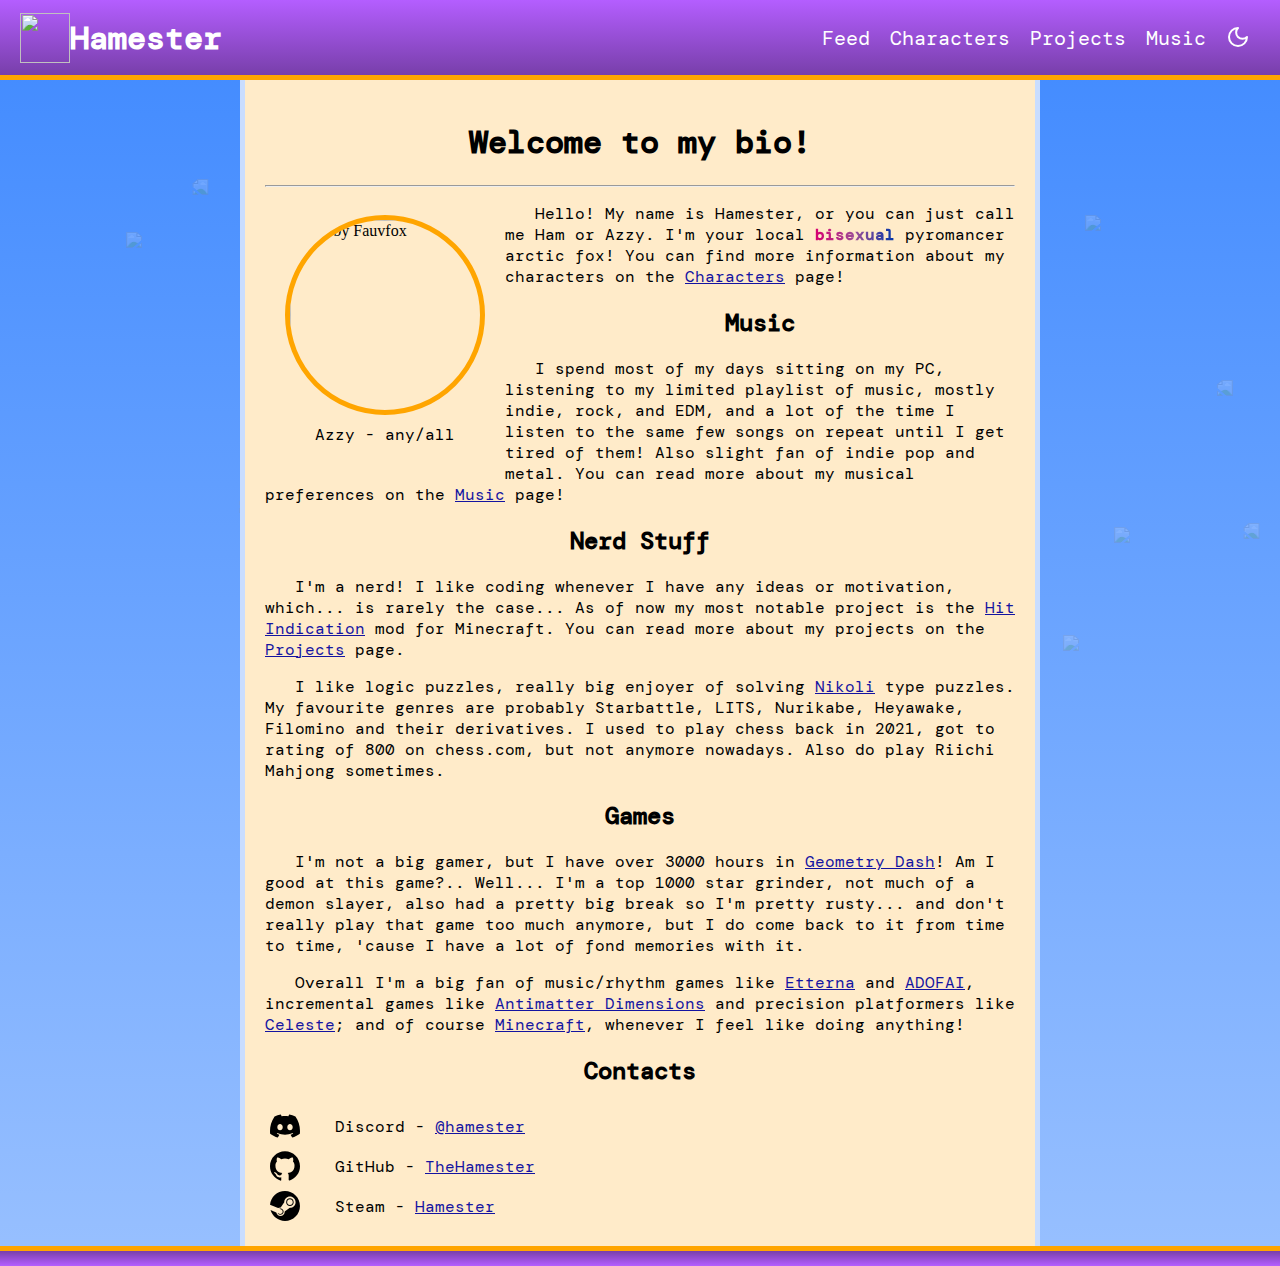
==== index.html @ a655ad09 "recent obsessions thumbnails + fixed bug" ====
<!DOCTYPE html>
<html lang="en">
<head>
    <meta charset="UTF-8">
    <meta name="viewport" content="width=device-width, initial-scale=1.0, user-scalable=yes">
    <link rel="icon" type="image/x-icon" href="img/favicon.png">
    <title>Hamester Bio</title>

    <!-- Fonts -->
    <link rel="preconnect" href="https://fonts.googleapis.com">
    <link rel="preconnect" href="https://fonts.gstatic.com" crossorigin>
    <link href="https://fonts.googleapis.com/css2?family=DM+Mono:ital,wght@0,300;0,400;0,500;1,300;1,400;1,500&family=Roboto+Mono:ital,wght@0,100..700;1,100..700&display=swap" rel="stylesheet">

    <!-- Styles -->
    <link rel="stylesheet" href="css/main-styles.css">
    <link rel="stylesheet" href="css/main-styles-dark.css">
    <link rel="stylesheet" href="css/characters-styles.css">
    <link rel="stylesheet" href="css/projects-styles.css">
    <link rel="stylesheet" href="css/music-styles.css">
    <link rel="stylesheet" href="css/feed-styles.css">

    <!-- Views -->
    <script type="text/javascript" src="js/views/404.js"></script>
    <script type="text/javascript" src="js/views/bio.js"></script>
    <script type="text/javascript" src="js/views/characters.js"></script>
    <script type="text/javascript" src="js/views/projects.js"></script>
    <script type="text/javascript" src="js/views/music.js"></script>
    <script type="text/javascript" src="js/views/feed.js"></script>

    <!-- Controllers and Utils -->
    <script type="text/javascript" src="js/http-helper.js"></script>
    <script type="text/javascript" src="js/controllers/projects.js"></script>
    <script type="text/javascript" src="js/controllers/music.js"></script>
    <script type="text/javascript" src="js/controllers/feed.js"></script>

    <!-- Common Scripts -->
    <script type="text/javascript" src="js/main.js"></script>
    <script type="text/javascript" src="js/sparkles.js"></script>
</head>
<body>
    <div id="page-wrapper">
        <div id="header">
            <h1><a href="/#/"><img src="img/icon.png" width="50" height="50">Hamester</a></h1>
            <ul class="nav-links">
                <li><a class="data-link" href="/#/feed">Feed</a></li>
                <li><a class="data-link" href="/#/characters">Characters</a></li>
                <li><a class="data-link" href="/#/projects">Projects</a></li>
                <li><a class="data-link" href="/#/music">Music</a></li>
                <li>
                    <a href="javascript:toggleDarkMode()">
                        <svg id="theme-icon-moon" xmlns="http://www.w3.org/2000/svg" width="24" height="24" viewBox="0 0 24 24" fill="none" stroke="currentColor" stroke-width="2" stroke-linecap="round" stroke-linejoin="round" class="lucide lucide-moon"><path d="M12 3a6 6 0 0 0 9 9 9 9 0 1 1-9-9Z"/></svg>
                        <svg id="theme-icon-sun" xmlns="http://www.w3.org/2000/svg" width="24" height="24" viewBox="0 0 24 24" fill="none" stroke="currentColor" stroke-width="2" stroke-linecap="round" stroke-linejoin="round" class="lucide lucide-sun"><circle cx="12" cy="12" r="4"/><path d="M12 2v2"/><path d="M12 20v2"/><path d="m4.93 4.93 1.41 1.41"/><path d="m17.66 17.66 1.41 1.41"/><path d="M2 12h2"/><path d="M20 12h2"/><path d="m6.34 17.66-1.41 1.41"/><path d="m19.07 4.93-1.41 1.41"/></svg>
                    </a>
                </li>
            </ul>
        </div>
        <script>initTheme();</script>

        <div id="content-wrapper">
            <div id="content">

            </div>
        </div>
        <div id="footer"></div>
    </div>

    <div id="notifications">
    </div>
</body>
</html>
---- css/main-styles.css ----
@import "vars.css";

* { 
    -moz-box-sizing: border-box; 
    -webkit-box-sizing: border-box; 
     box-sizing: border-box; 
}

html {
    background-color: var(--header-color-from);
}

html, body {
    margin: 0;
    padding: 0;
}

#page-wrapper {
    display: flex;
    flex-direction: column;
    background: linear-gradient(to top, var(--bg-color-from), var(--bg-color-to));
    position: relative;
}

#header {
    height: var(--header-height);
    min-width: var(--page-width);
    background: linear-gradient(to bottom,  var(--header-color-from), var(--header-color-to));

    display: flex;
    align-items: center;
    justify-content: space-between;

    padding: var(--content-padding);
    border-width: 0 0 var(--border-width) 0;
    border-color: var(--accent-orange);
    border-style: solid;
    z-index: 1;
}

#header a {
    display: flex;
    align-items: center;

    text-decoration: none;
    color: white;
    font-family: var(--main-font);
}

#header h1 {
    color: white;
}

#header .nav-links {
    display: flex;
    list-style: none;
}

#header .nav-links li {
	padding: 10px;
}

#header .nav-links li a {
    text-decoration: none;
    color: white;
    font-size: 20px;
}

#header .nav-links li a:hover {
    text-decoration: underline; 
}


#header .nav-links li a svg {
    display: none;
}

#header .nav-links li a svg.theme-icon-visible {
    display: block;
}

#footer {
    height: var(--footer-height);
    background: linear-gradient(to top, var(--header-color-from), var(--header-color-to));
    border-width: var(--border-width) 0 0 0;
    border-color: var(--accent-orange);
    border-style: solid;
    min-width: var(--page-width);
    z-index: 1;
}

#content {
    min-height: var(--page-height);
}

#content a {
    color: #1414a1;
}

#content-wrapper {
    flex: 1;
    width: var(--page-width);
    margin: 0 auto;
    background-color: var(--page-color);
    padding: var(--content-padding);

    border-width: 0 var(--border-width);
    border-color: var(--page-border-color);
    border-style: solid;
    z-index: 1;
}

h1,h2,h3 {
    font-family: var(--main-font);
    text-align: center;
    color: var(--text-color);
}

p {
    font-family: var(--main-font);
    text-indent: var(--paragraph-indent);
    color: var(--text-color);
}

.pfp-wrapper {
    float: left;
    margin: var(--content-margin);
}

.pfp {
    border-radius: 50%;
    border-width: var(--border-width);
    border-color: var(--accent-orange);
    border-style: solid;
}

.pronouns {
    font-family: var(--main-font);
    margin: 0 auto;
    text-align: center;
    color: var(--text-color);
}

.contacts {
    font-family: var(--main-font);
    list-style: none;
}

.links div {
    display: flex;
    align-items: center;
}

.links div svg {
    margin: 5px;
}

.links div p {
    margin: 0px;
    color: var(--text-color);
}

ul {
    font-family: var(--main-font);
    color: var(--text-color);
}

.notification {
    position: fixed;
    bottom: var(--notification-bottom-from);
    right: var(--notification-bottom-to);
    border-width: var(--notification-border-width);
    border-style: solid;
    border-color: var(--notification-border-color);
    border-radius: 5px;
    background: var(--notification-bg-color);
    padding: 5px;
    color: var(--notification-border-color);
    font-family: var(--main-font);

    animation-name: appear;
    animation-duration: var(--notification-anim-time);
    animation-timing-function: ease-out;
}

@keyframes appear {
    0% { bottom: var(--notification-bottom-from); opacity: 1; }
    66% { bottom: var(--notification-bottom-to); opacity: 1; }
    80% { bottom: var(--notification-bottom-to); opacity: 1; }
    100% { bottom: var(--notification-bottom-to); opacity: 0; }
}

.bisexual {
    background: linear-gradient(to right, var(--bisexual-1), var(--bisexual-2), var(--bisexual-3));
    -webkit-background-clip: text;
    background-clip: text;
    -webkit-text-fill-color: transparent;
    font-style: normal;
    font-weight: bold;
}

/* Loader copied from https://css-loaders.com/ */
.loader {
    margin: 20px auto;
    width: 35px;
    aspect-ratio: 1;
    --_g: no-repeat radial-gradient(farthest-side,var(--text-color) 94%,#0000);
    background:
      var(--_g) 0    0,
      var(--_g) 100% 0,
      var(--_g) 100% 100%,
      var(--_g) 0    100%;
    background-size: 40% 40%;
    animation: l38 .5s infinite; 
}

@keyframes l38 {
    100% {background-position: 100% 0,100% 100%,0 100%,0 0}
}

.dark * .loader {
    margin: 20px auto;
    width: 35px;
    aspect-ratio: 1;
    --_g: no-repeat radial-gradient(farthest-side,var(--text-color-dark) 94%,#0000);
    background:
      var(--_g) 0    0,
      var(--_g) 100% 0,
      var(--_g) 100% 100%,
      var(--_g) 0    100%;
    background-size: 40% 40%;
    animation: l38 .5s infinite; 
}

@keyframes l38 {
    100% {background-position: 100% 0,100% 100%,0 100%,0 0}
}

.sparkle {
    position: absolute;
    z-index: 0;
    animation: fade-in;
    animation-duration: 1s;
    opacity: 0.2;
}

.removing-sparkle {
    opacity: 0;
    animation: fade-out;
    animation-duration: 1s;
}

@keyframes fade-in {
    from { opacity: 0; }
    to { opacity: 0.2; }
}

@keyframes fade-out {
    from { opacity: 0.2; }
    to { opacity: 0; }
}
---- css/main-styles-dark.css ----
@import "vars.css";

html:has(.dark) {
    background-color: var(--header-color-from-dark);
}

.dark #footer {
    background: linear-gradient(to top, var(--header-color-from-dark), var(--header-color-to-dark));
}

.dark #page-wrapper {
    background: linear-gradient(to top, var(--bg-color-from-dark), var(--bg-color-to-dark));
}

.dark * #header {
    background: linear-gradient(to bottom,  var(--header-color-from-dark), var(--header-color-to-dark));
}

.dark * #content-wrapper {
    background-color: var(--page-color-dark);
    border-color: var(--page-border-color-dark);
}

.dark * h1, .dark * h2, .dark * h3 {
    color: var(--text-color-dark);
}

.dark >* #content a {
    color: var(--link-color-dark);
}

.dark * p {
    color: var(--text-color-dark);
}

.dark * .pronouns {
    color: var(--text-color-dark);
}

.dark * .links div p {
    color: var(--text-color-dark);
}

.dark * ul {
    color: var(--text-color-dark);
}

.dark * .bisexual {
    background: linear-gradient(to right, var(--bisexual-1-dark), var(--bisexual-2-dark), var(--bisexual-3-dark));
    -webkit-background-clip: text;
    background-clip: text;
    -webkit-text-fill-color: transparent;
    font-style: normal;
    font-weight: bold;
}

.dark * .links div svg {
    filter: invert(86%) sepia(22%) saturate(628%) hue-rotate(334deg) brightness(103%) contrast(105%);
}
---- css/characters-styles.css ----
@import "vars.css";

.character-img-left {
    float: left;
    margin-right: var(--content-margin);
    border-radius: 10%;
    border-width: 5px;
    border-color: var(--accent-orange);
    border-style: solid;
}

.character-img-right {
    float: right;
    margin-left: var(--content-margin);;
    border-radius: 10%;
    border-width: 5px;
    border-color: var(--accent-orange);
    border-style: solid;
}
---- css/projects-styles.css ----
@import "vars.css";

.project-img-left {
    float: left;
    margin-right: var(--content-margin);
    border-radius: 50%;
    border-width: var(--border-width);
    border-color: var(--accent-orange);
    border-style: solid;
}

.project-img-right {
    float: right;
    margin-left: var(--content-margin);
    border-radius: 50%;
    border-width: var(--border-width);
    border-color: var(--accent-orange);
    border-style: solid;
}

.project-links {
    display: flex;
    flex-direction: row;
    justify-content: center;
    gap: 50px;
}
---- css/music-styles.css ----
@import "vars.css";

#my-songs {
    width: 600px;
    margin: 0 auto;
}

.song {
    display: flex;
    flex-direction: row;
    align-items: center;
    justify-self: center;
    gap: var(--content-margin);
    margin: 5px;
}

.song p {
    min-width: 200px;
}

#recent-obsessions .song-block {
    margin: var(--content-margin) 0;
}

#recent-obsessions .song-block div {
    font-family: var(--main-font);
    color: var(--text-color);
    display: flex;
    flex-direction: row;
    align-items: center;
    margin: 5px 0;
    gap: 10px;
}

#recent-obsessions .song-block div img {
    border-style: solid;
    border-color: var(--accent-orange);
    border-radius: 3px;
    border-width: 1px;
}

#recent-obsessions .song-block div div {
    display: flex;
    flex-direction: column;
    justify-items: left;
    align-items: start;
    gap: 0;
}

#recent-obsessions .song-block div div i {
    text-indent: 10px;
}

#load-more-button {
    display: none;
    text-align: center;
    font-size: 16px;
    font-family: var(--main-font);
    color: var(--link-color);
}

.dark * #recent-obsessions div {
    color: var(--text-color-dark);
}

.dark * #load-more-button {
    color: var(--link-color-dark);
}
---- css/feed-styles.css ----
@import "vars.css";

.post-img {
    border-width: var(--border-width);
    border-color: var(--accent-orange);
    border-style: solid;
}

.float-left {
    margin-right: var(--content-margin);
    float: left;
}

.float-right {
    margin-left: var(--content-margin);
    float: right;
}

.circle {
    border-radius: 50%;
}

.square {
    border-radius: 20px;
}

#load-more-button {
    display: none;
    font-size: 16px;
    font-family: var(--main-font);
    color: var(--link-color);
}

.post-p-left {
    text-align: left;
    margin-left: 100px;
}

.post-p-right {
    text-align: right;
    margin-right: 100px;
}

.post-a-left {
    text-align: left;
    margin-left: 100px;
}

.post-a-right {
    text-align: right;
    margin-right: 100px;
}
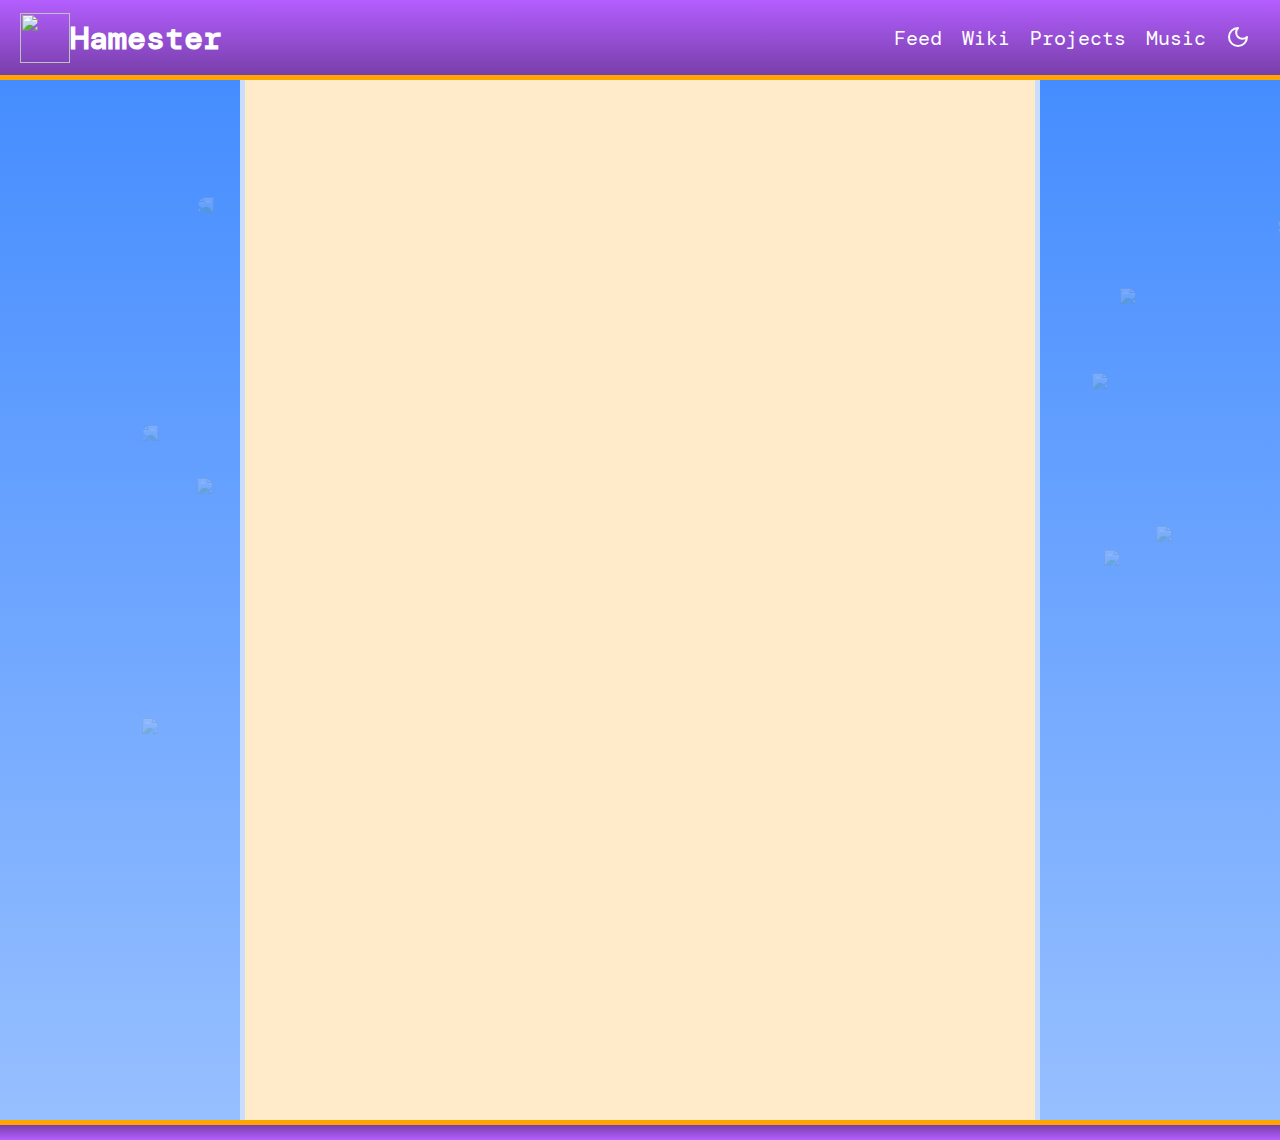
==== commit d9ec3376: "updated link to lore and character in the bio to wiki page" ====
--- a/index.html
+++ b/index.html
@@ -22,7 +22,7 @@
     <!-- Views -->
     <script type="text/javascript" src="js/views/404.js"></script>
     <script type="text/javascript" src="js/views/bio.js"></script>
-    <script type="text/javascript" src="js/views/characters.js"></script>
+    <script type="text/javascript" src="js/views/wiki.js"></script>
     <script type="text/javascript" src="js/views/projects.js"></script>
     <script type="text/javascript" src="js/views/music.js"></script>
     <script type="text/javascript" src="js/views/feed.js"></script>
@@ -32,6 +32,7 @@
     <script type="text/javascript" src="js/controllers/projects.js"></script>
     <script type="text/javascript" src="js/controllers/music.js"></script>
     <script type="text/javascript" src="js/controllers/feed.js"></script>
+    <script type="text/javascript" src="js/controllers/wiki.js"></script>
 
     <!-- Common Scripts -->
     <script type="text/javascript" src="js/main.js"></script>
@@ -43,7 +44,7 @@
             <h1><a href="/#/"><img src="img/icon.png" width="50" height="50">Hamester</a></h1>
             <ul class="nav-links">
                 <li><a class="data-link" href="/#/feed">Feed</a></li>
-                <li><a class="data-link" href="/#/characters">Characters</a></li>
+                <li><a class="data-link" href="/#/wiki">Wiki</a></li>
                 <li><a class="data-link" href="/#/projects">Projects</a></li>
                 <li><a class="data-link" href="/#/music">Music</a></li>
                 <li>
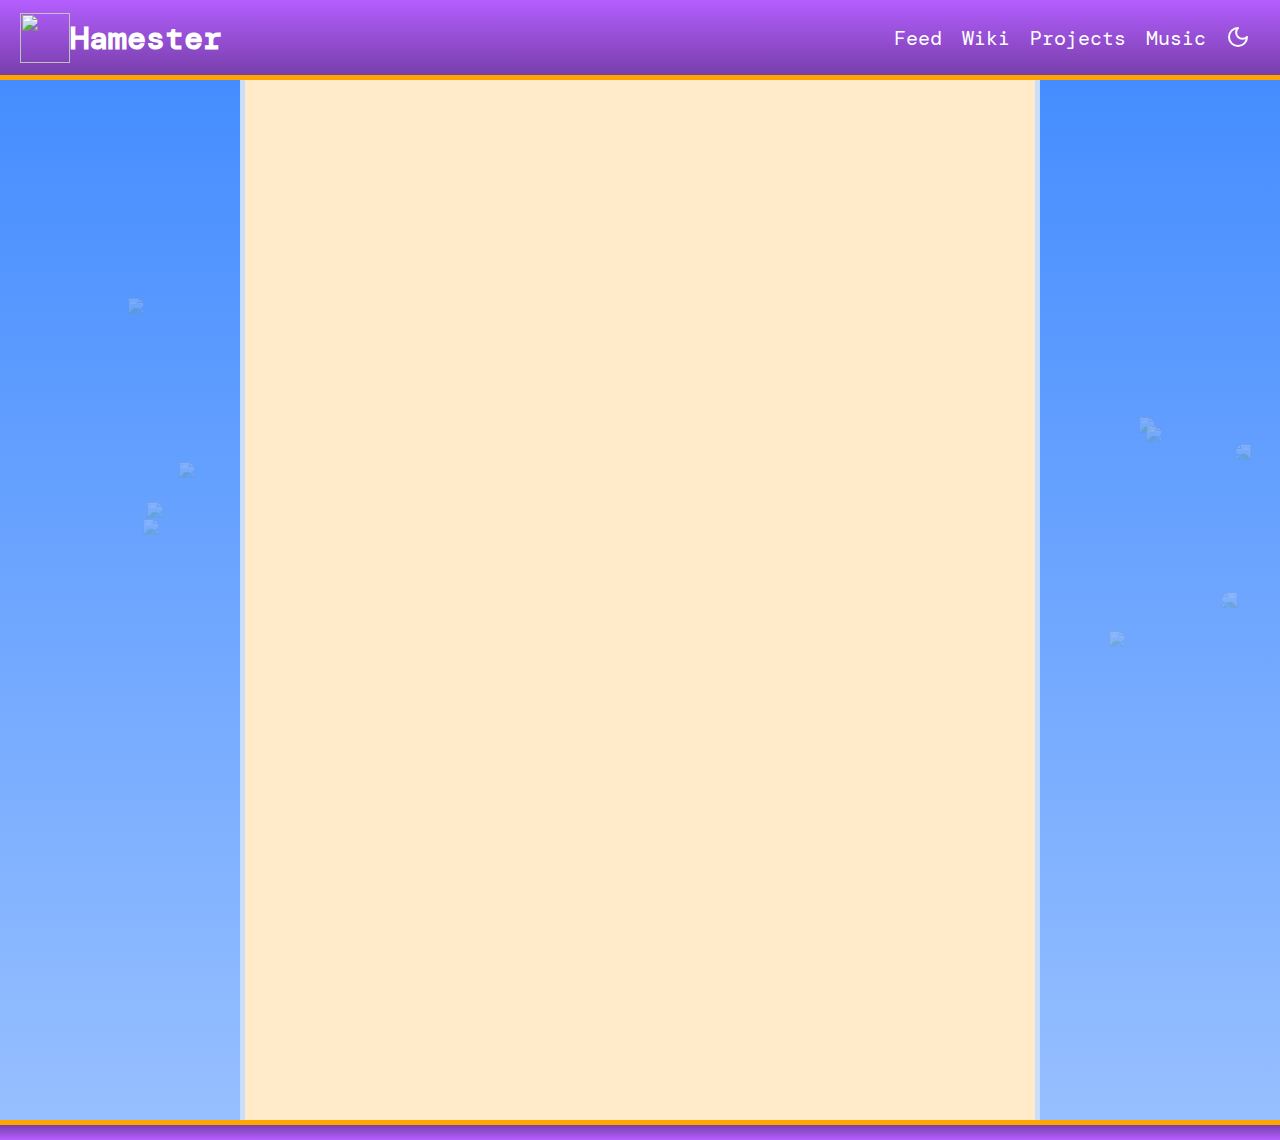
==== commit 0c12c835: "refactoring" ====
--- a/index.html
+++ b/index.html
@@ -13,11 +13,13 @@
 
     <!-- Styles -->
     <link rel="stylesheet" href="css/main-styles.css">
+    <link rel="stylesheet" href="css/sparkles-styles.css">
     <link rel="stylesheet" href="css/main-styles-dark.css">
     <link rel="stylesheet" href="css/characters-styles.css">
     <link rel="stylesheet" href="css/projects-styles.css">
     <link rel="stylesheet" href="css/music-styles.css">
     <link rel="stylesheet" href="css/feed-styles.css">
+    <link rel="stylesheet" href="css/wiki-styles.css">
 
     <!-- Views -->
     <script type="text/javascript" src="js/views/404.js"></script>
--- a/css/main-styles.css
+++ b/css/main-styles.css
@@ -3,16 +3,31 @@
 * { 
     -moz-box-sizing: border-box; 
     -webkit-box-sizing: border-box; 
-     box-sizing: border-box; 
+    box-sizing: border-box; 
 }
 
 html {
     background-color: var(--header-color-from);
+    font-family: var(--main-font);
 }
 
 html, body {
     margin: 0;
     padding: 0;
+}
+
+h1, h2, h3 {
+    text-align: center;
+    color: var(--text-color);
+}
+
+p {
+    text-indent: var(--paragraph-indent);
+    color: var(--text-color);
+}
+
+ul {
+    color: var(--text-color);
 }
 
 #page-wrapper {
@@ -44,7 +59,6 @@
 
     text-decoration: none;
     color: white;
-    font-family: var(--main-font);
 }
 
 #header h1 {
@@ -69,7 +83,6 @@
 #header .nav-links li a:hover {
     text-decoration: underline; 
 }
-
 
 #header .nav-links li a svg {
     display: none;
@@ -87,14 +100,6 @@
     border-style: solid;
     min-width: var(--page-width);
     z-index: 1;
-}
-
-#content {
-    min-height: var(--page-height);
-}
-
-#content a {
-    color: #1414a1;
 }
 
 #content-wrapper {
@@ -110,16 +115,19 @@
     z-index: 1;
 }
 
-h1,h2,h3 {
-    font-family: var(--main-font);
-    text-align: center;
-    color: var(--text-color);
-}
-
-p {
-    font-family: var(--main-font);
-    text-indent: var(--paragraph-indent);
-    color: var(--text-color);
+#content {
+    min-height: var(--page-height);
+}
+
+#content * a {
+    color: var(--link-color);
+}
+
+#content * img {
+    border-width: var(--border-width);
+    border-color: var(--accent-orange);
+    border-style: solid;
+    margin-bottom: 5px;
 }
 
 .pfp-wrapper {
@@ -127,22 +135,13 @@
     margin: var(--content-margin);
 }
 
-.pfp {
-    border-radius: 50%;
-    border-width: var(--border-width);
-    border-color: var(--accent-orange);
-    border-style: solid;
-}
-
 .pronouns {
-    font-family: var(--main-font);
     margin: 0 auto;
     text-align: center;
     color: var(--text-color);
 }
 
 .contacts {
-    font-family: var(--main-font);
     list-style: none;
 }
 
@@ -160,9 +159,22 @@
     color: var(--text-color);
 }
 
-ul {
-    font-family: var(--main-font);
-    color: var(--text-color);
+.float-left {
+    margin-right: var(--content-margin);
+    float: left;
+}
+
+.float-right {
+    margin-left: var(--content-margin);
+    float: right;
+}
+
+.circle {
+    border-radius: 50%;
+}
+
+.square {
+    border-radius: 20px;
 }
 
 .notification {
@@ -176,7 +188,6 @@
     background: var(--notification-bg-color);
     padding: 5px;
     color: var(--notification-border-color);
-    font-family: var(--main-font);
 
     animation-name: appear;
     animation-duration: var(--notification-anim-time);
@@ -216,46 +227,4 @@
 
 @keyframes l38 {
     100% {background-position: 100% 0,100% 100%,0 100%,0 0}
-}
-
-.dark * .loader {
-    margin: 20px auto;
-    width: 35px;
-    aspect-ratio: 1;
-    --_g: no-repeat radial-gradient(farthest-side,var(--text-color-dark) 94%,#0000);
-    background:
-      var(--_g) 0    0,
-      var(--_g) 100% 0,
-      var(--_g) 100% 100%,
-      var(--_g) 0    100%;
-    background-size: 40% 40%;
-    animation: l38 .5s infinite; 
-}
-
-@keyframes l38 {
-    100% {background-position: 100% 0,100% 100%,0 100%,0 0}
-}
-
-.sparkle {
-    position: absolute;
-    z-index: 0;
-    animation: fade-in;
-    animation-duration: 1s;
-    opacity: 0.2;
-}
-
-.removing-sparkle {
-    opacity: 0;
-    animation: fade-out;
-    animation-duration: 1s;
-}
-
-@keyframes fade-in {
-    from { opacity: 0; }
-    to { opacity: 0.2; }
-}
-
-@keyframes fade-out {
-    from { opacity: 0.2; }
-    to { opacity: 0; }
 }--- a/css/sparkles-styles.css
+++ b/css/sparkles-styles.css
@@ -0,0 +1,25 @@
+@import "vars.css";
+
+.sparkle {
+    position: absolute;
+    z-index: 0;
+    animation: fade-in;
+    animation-duration: 1s;
+    opacity: 0.2;
+}
+
+.removing-sparkle {
+    opacity: 0;
+    animation: fade-out;
+    animation-duration: 1s;
+}
+
+@keyframes fade-in {
+    from { opacity: 0; }
+    to { opacity: 0.2; }
+}
+
+@keyframes fade-out {
+    from { opacity: 0.2; }
+    to { opacity: 0; }
+}--- a/css/main-styles-dark.css
+++ b/css/main-styles-dark.css
@@ -2,6 +2,10 @@
 
 html:has(.dark) {
     background-color: var(--header-color-from-dark);
+}
+
+.dark * hr {
+    border-color: var(--text-color-dark);
 }
 
 .dark #footer {
@@ -58,3 +62,22 @@
     filter: invert(86%) sepia(22%) saturate(628%) hue-rotate(334deg) brightness(103%) contrast(105%);
 }
 
+/* Loader copied from https://css-loaders.com/ */
+.dark * .loader {
+    margin: 20px auto;
+    width: 35px;
+    aspect-ratio: 1;
+    --_g: no-repeat radial-gradient(farthest-side,var(--text-color-dark) 94%,#0000);
+    background:
+      var(--_g) 0    0,
+      var(--_g) 100% 0,
+      var(--_g) 100% 100%,
+      var(--_g) 0    100%;
+    background-size: 40% 40%;
+    animation: l38 .5s infinite; 
+}
+
+@keyframes l38 {
+    100% {background-position: 100% 0,100% 100%,0 100%,0 0}
+}
+
--- a/css/projects-styles.css
+++ b/css/projects-styles.css
@@ -1,22 +1,4 @@
 @import "vars.css";
-
-.project-img-left {
-    float: left;
-    margin-right: var(--content-margin);
-    border-radius: 50%;
-    border-width: var(--border-width);
-    border-color: var(--accent-orange);
-    border-style: solid;
-}
-
-.project-img-right {
-    float: right;
-    margin-left: var(--content-margin);
-    border-radius: 50%;
-    border-width: var(--border-width);
-    border-color: var(--accent-orange);
-    border-style: solid;
-}
 
 .project-links {
     display: flex;
--- a/css/music-styles.css
+++ b/css/music-styles.css
@@ -23,7 +23,6 @@
 }
 
 #recent-obsessions .song-block div {
-    font-family: var(--main-font);
     color: var(--text-color);
     display: flex;
     flex-direction: row;
@@ -55,7 +54,6 @@
     display: none;
     text-align: center;
     font-size: 16px;
-    font-family: var(--main-font);
     color: var(--link-color);
 }
 
--- a/css/feed-styles.css
+++ b/css/feed-styles.css
@@ -1,33 +1,23 @@
 @import "vars.css";
 
-.post-img {
-    border-width: var(--border-width);
-    border-color: var(--accent-orange);
-    border-style: solid;
+#posts > hr {
+    opacity: 25%;
+    width: 80%;
 }
 
-.float-left {
-    margin-right: var(--content-margin);
-    float: left;
-}
-
-.float-right {
-    margin-left: var(--content-margin);
-    float: right;
-}
-
-.circle {
-    border-radius: 50%;
-}
-
-.square {
-    border-radius: 20px;
+.center-link {
+    display: block;
+    text-align: center;
 }
 
 #load-more-button {
     display: none;
     font-size: 16px;
-    font-family: var(--main-font);
+    color: var(--link-color);
+}
+
+.read-more-button {
+    font-size: 16px;
     color: var(--link-color);
 }
 
--- a/css/wiki-styles.css
+++ b/css/wiki-styles.css
@@ -0,0 +1,28 @@
+@import "vars.css";
+
+#wiki-see-also div {
+    display:flex;
+    flex-flow: row wrap;
+    justify-content:center;
+    align-content:center;
+    align-items:center;
+    column-gap: 20px;
+    row-gap: 20px;
+}
+
+#wiki-see-also div a {
+    text-align: center;
+    min-width: 200px;
+
+    align-self: center;
+    border-color: var(--text-color);
+    border-radius: 5px;
+    border-style: solid;
+    border-width: 1px;
+}
+
+.dark * #wiki-see-also div a {
+    border-color: var(--text-color-dark);  
+}
+
+
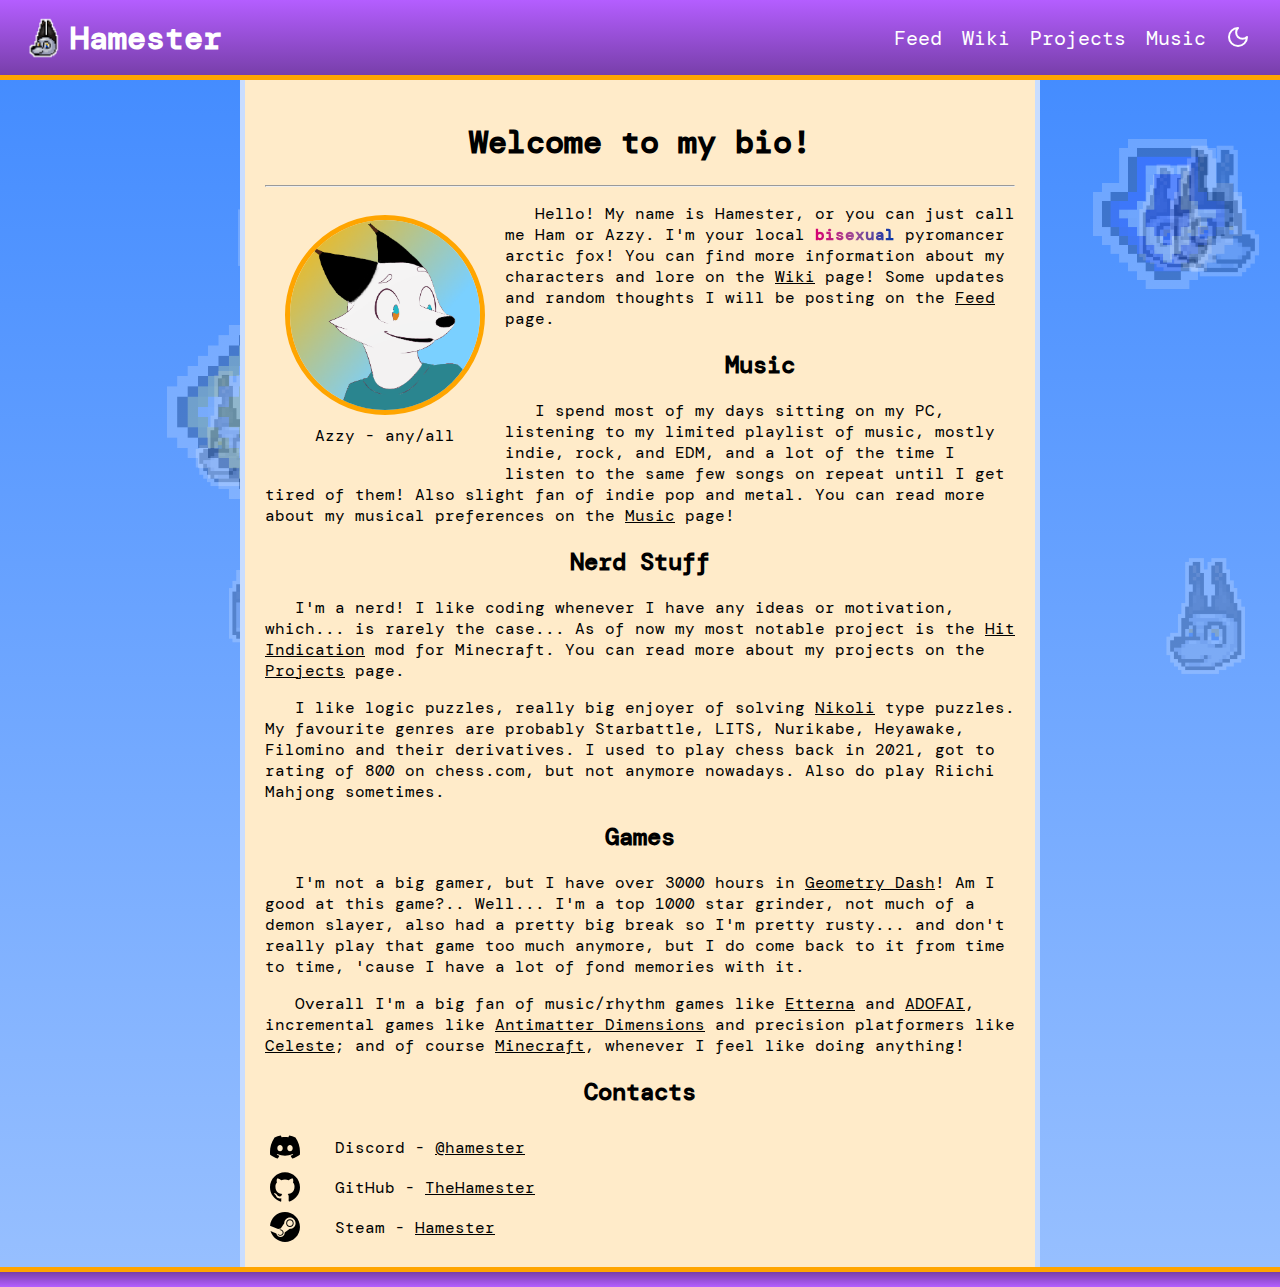
==== commit 7df487cb: "moved shit around" ====
--- a/index.html
+++ b/index.html
@@ -3,7 +3,7 @@
 <head>
     <meta charset="UTF-8">
     <meta name="viewport" content="width=device-width, initial-scale=1.0, user-scalable=yes">
-    <link rel="icon" type="image/x-icon" href="img/favicon.png">
+    <link rel="icon" type="image/x-icon" href="content/img/favicon.png">
     <title>Hamester Bio</title>
 
     <!-- Fonts -->
@@ -15,19 +15,18 @@
     <link rel="stylesheet" href="css/main-styles.css">
     <link rel="stylesheet" href="css/sparkles-styles.css">
     <link rel="stylesheet" href="css/main-styles-dark.css">
-    <link rel="stylesheet" href="css/characters-styles.css">
     <link rel="stylesheet" href="css/projects-styles.css">
     <link rel="stylesheet" href="css/music-styles.css">
     <link rel="stylesheet" href="css/feed-styles.css">
     <link rel="stylesheet" href="css/wiki-styles.css">
 
     <!-- Views -->
-    <script type="text/javascript" src="js/views/404.js"></script>
-    <script type="text/javascript" src="js/views/bio.js"></script>
-    <script type="text/javascript" src="js/views/wiki.js"></script>
-    <script type="text/javascript" src="js/views/projects.js"></script>
-    <script type="text/javascript" src="js/views/music.js"></script>
-    <script type="text/javascript" src="js/views/feed.js"></script>
+    <script type="text/javascript" src="views/404.js"></script>
+    <script type="text/javascript" src="views/bio.js"></script>
+    <script type="text/javascript" src="views/wiki.js"></script>
+    <script type="text/javascript" src="views/projects.js"></script>
+    <script type="text/javascript" src="views/music.js"></script>
+    <script type="text/javascript" src="views/feed.js"></script>
 
     <!-- Controllers and Utils -->
     <script type="text/javascript" src="js/http-helper.js"></script>
@@ -43,7 +42,7 @@
 <body>
     <div id="page-wrapper">
         <div id="header">
-            <h1><a href="/#/"><img src="img/icon.png" width="50" height="50">Hamester</a></h1>
+            <h1><a href="/#/"><img src="content/img/icon.png" width="50" height="50">Hamester</a></h1>
             <ul class="nav-links">
                 <li><a class="data-link" href="/#/feed">Feed</a></li>
                 <li><a class="data-link" href="/#/wiki">Wiki</a></li>
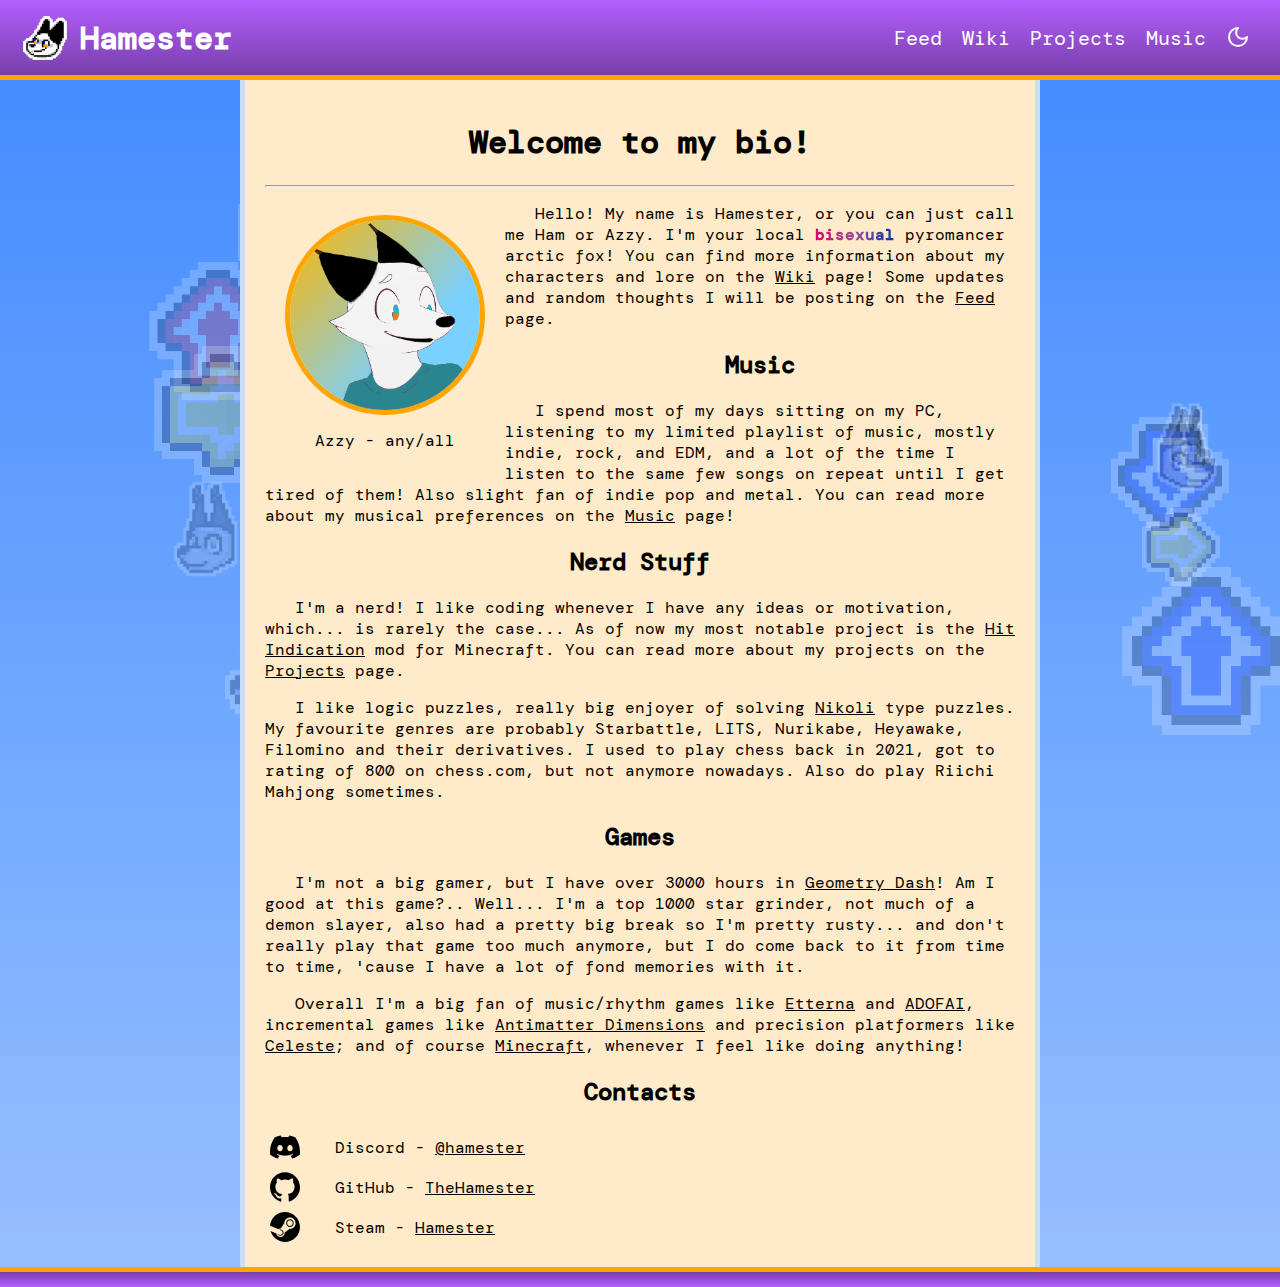
==== commit 5a4b409b: "image viewving" ====
--- a/index.html
+++ b/index.html
@@ -29,11 +29,13 @@
     <script type="text/javascript" src="views/feed.js"></script>
 
     <!-- Controllers and Utils -->
+    <script type="text/javascript" src="ENV.js"></script>
     <script type="text/javascript" src="js/http-helper.js"></script>
     <script type="text/javascript" src="js/controllers/projects.js"></script>
     <script type="text/javascript" src="js/controllers/music.js"></script>
     <script type="text/javascript" src="js/controllers/feed.js"></script>
     <script type="text/javascript" src="js/controllers/wiki.js"></script>
+    <script type="text/javascript" src="js/controllers/wiki-pages.js"></script>
 
     <!-- Common Scripts -->
     <script type="text/javascript" src="js/main.js"></script>
@@ -60,10 +62,15 @@
 
         <div id="content-wrapper">
             <div id="content">
-
+                <!-- Container for pages -->
             </div>
         </div>
         <div id="footer"></div>
+    </div>
+
+    <div id="image-view">
+        <a href="javascript:closeImageView()"><div id="close-image"><svg xmlns="http://www.w3.org/2000/svg" width="24" height="24" viewBox="0 0 24 24" fill="none" stroke="currentColor" stroke-width="2" stroke-linecap="round" stroke-linejoin="round" class="lucide lucide-x"><path d="M18 6 6 18"/><path d="m6 6 12 12"/></svg></div></a>
+        <img draggable="false" id="image-view-image">
     </div>
 
     <div id="notifications">
--- a/css/main-styles.css
+++ b/css/main-styles.css
@@ -31,10 +31,60 @@
 }
 
 #page-wrapper {
+    position: relative;
     display: flex;
     flex-direction: column;
     background: linear-gradient(to top, var(--bg-color-from), var(--bg-color-to));
-    position: relative;
+}
+
+#image-view {
+    -moz-user-select: none;
+    -webkit-user-select: none;
+    user-select: none;
+
+    display: none;
+    position: fixed;
+    top: 0;
+    left: 0;
+    width: 100%;
+    height: 100%;
+    background-color: rgba(0, 0, 0, 0.75);
+    z-index: 2;
+}
+
+#image-view #image-view-image {
+    position: absolute;
+    display: block;
+    left: 50%;
+    top: 50%;
+    transform: translate(-50%, -50%);
+    border-style: solid;
+    border-radius: 10px;
+    border-width: 5px;
+    border-color: var(--accent-orange);
+
+    image-rendering: pixelated;
+}
+
+#close-image {
+    position: absolute;
+    z-index: 10;
+
+    width: 50px;
+    height: 50px;
+    left: 50%;
+    top: 50%;
+
+    border-style: solid;
+    border-radius: 50%;
+    border-width: 5px;
+    border-color: var(--accent-orange);
+    background-color: rgb(223, 89, 89);
+
+    color: white;
+    display: flex;
+    justify-content: center;
+    align-items: center;
 }
 
 #header {
@@ -51,6 +101,10 @@
     border-color: var(--accent-orange);
     border-style: solid;
     z-index: 1;
+}
+
+#header img {
+    margin-right: 10px;
 }
 
 #header a {
@@ -127,7 +181,14 @@
     border-width: var(--border-width);
     border-color: var(--accent-orange);
     border-style: solid;
-    margin-bottom: 5px;
+    margin-bottom: 10px;
+    cursor: pointer;
+}
+
+
+.separator {
+    opacity: 25%;
+    width: 80%;
 }
 
 .pfp-wrapper {
@@ -175,6 +236,11 @@
 
 .square {
     border-radius: 20px;
+}
+
+.img-center {
+    display: block;
+    margin: 0 auto;
 }
 
 .notification {
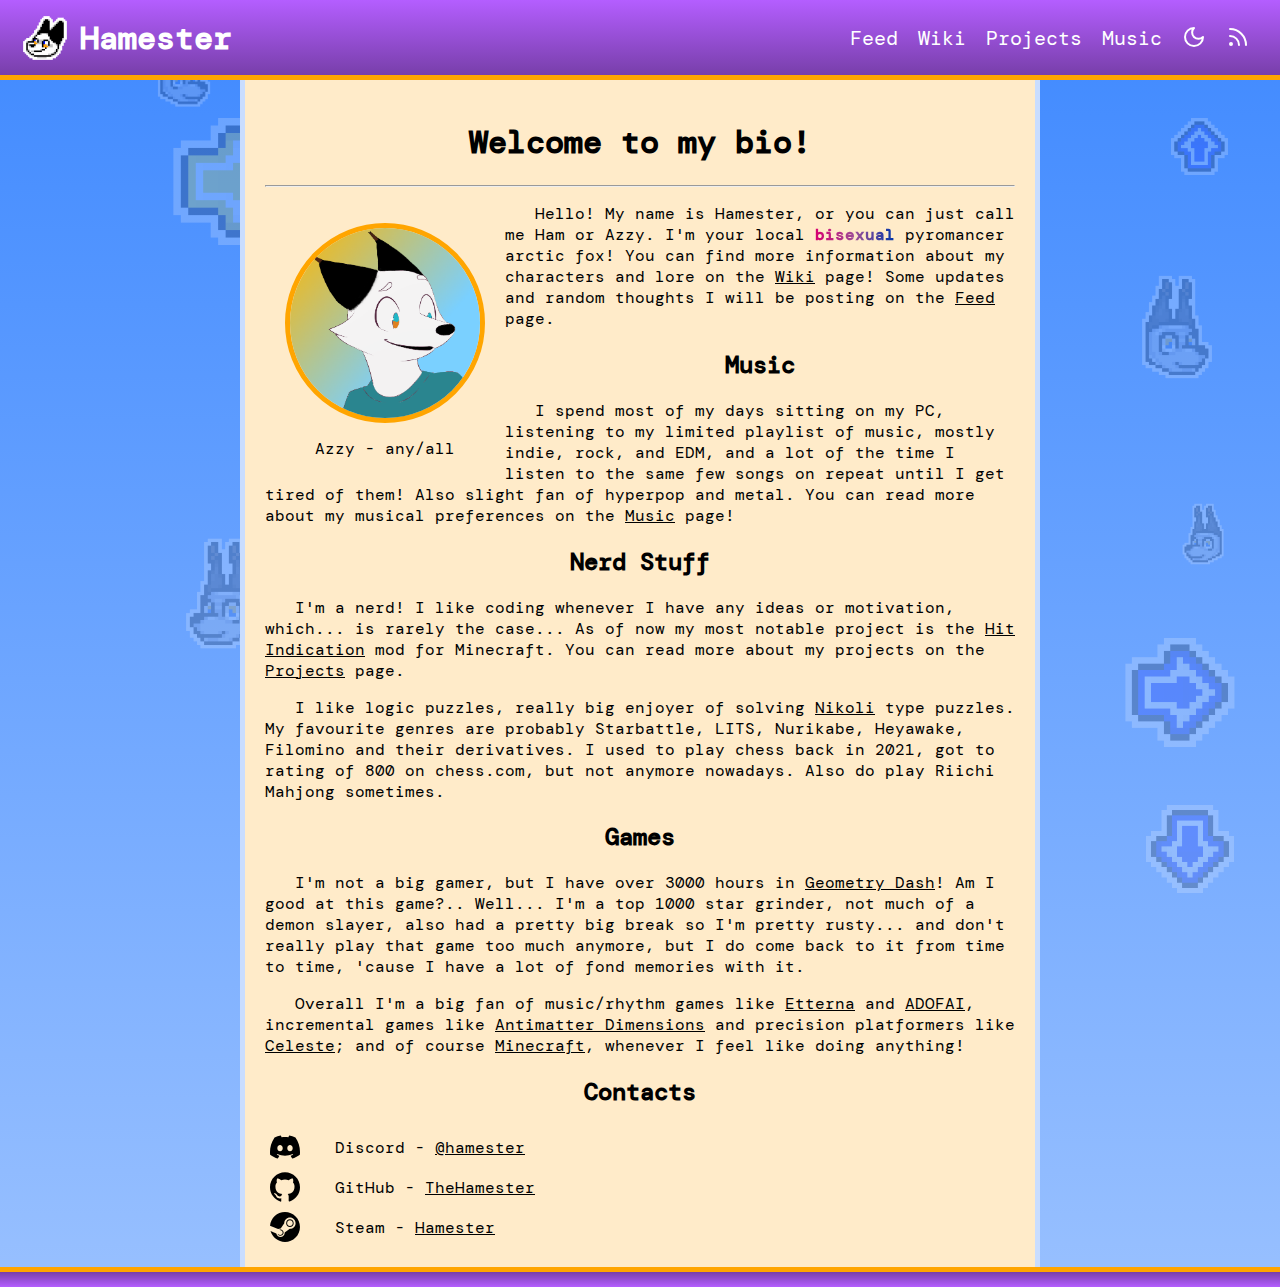
==== commit 5eb4d041: "slight load optimization i guess" ====
--- a/index.html
+++ b/index.html
@@ -19,14 +19,6 @@
     <link rel="stylesheet" href="css/music-styles.css">
     <link rel="stylesheet" href="css/feed-styles.css">
     <link rel="stylesheet" href="css/wiki-styles.css">
-
-    <!-- Views -->
-    <script type="text/javascript" src="views/404.js"></script>
-    <script type="text/javascript" src="views/bio.js"></script>
-    <script type="text/javascript" src="views/wiki.js"></script>
-    <script type="text/javascript" src="views/projects.js"></script>
-    <script type="text/javascript" src="views/music.js"></script>
-    <script type="text/javascript" src="views/feed.js"></script>
 
     <!-- Controllers and Utils -->
     <script type="text/javascript" src="ENV.js"></script>
@@ -56,11 +48,19 @@
                         <svg id="theme-icon-sun" xmlns="http://www.w3.org/2000/svg" width="24" height="24" viewBox="0 0 24 24" fill="none" stroke="currentColor" stroke-width="2" stroke-linecap="round" stroke-linejoin="round" class="lucide lucide-sun"><circle cx="12" cy="12" r="4"/><path d="M12 2v2"/><path d="M12 20v2"/><path d="m4.93 4.93 1.41 1.41"/><path d="m17.66 17.66 1.41 1.41"/><path d="M2 12h2"/><path d="M20 12h2"/><path d="m6.34 17.66-1.41 1.41"/><path d="m19.07 4.93-1.41 1.41"/></svg>
                     </a>
                 </li>
+                <li>
+                    <a href="rss.xml">
+                        <svg id="rss" xmlns="http://www.w3.org/2000/svg" width="24" height="24" viewBox="0 0 24 24" fill="none" stroke="currentColor" stroke-width="2" stroke-linecap="round" stroke-linejoin="round" class="lucide lucide-rss"><path d="M4 11a9 9 0 0 1 9 9"/><path d="M4 4a16 16 0 0 1 16 16"/><circle cx="5" cy="19" r="1"/></svg>
+                    </a>
+                </li>
             </ul>
         </div>
         <script>initTheme();</script>
 
         <div id="content-wrapper">
+            <a id="back-link"></a>
+            <h1 id="page-title"></h1>
+            <hr>
             <div id="content">
                 <!-- Container for pages -->
             </div>
--- a/css/main-styles.css
+++ b/css/main-styles.css
@@ -28,6 +28,11 @@
 
 ul {
     color: var(--text-color);
+}
+
+#back-link {
+    display: none;
+    color: var(--link-color);
 }
 
 #page-wrapper {
@@ -142,6 +147,10 @@
     display: none;
 }
 
+#header .nav-links li a svg#rss {
+    display: block;
+}
+
 #header .nav-links li a svg.theme-icon-visible {
     display: block;
 }
@@ -184,7 +193,6 @@
     margin-bottom: 10px;
     cursor: pointer;
 }
-
 
 .separator {
     opacity: 25%;
--- a/css/main-styles-dark.css
+++ b/css/main-styles-dark.css
@@ -6,6 +6,10 @@
 
 .dark * hr {
     border-color: var(--text-color-dark);
+}
+
+.dark * #back-link {
+    color: var(--link-color-dark);
 }
 
 .dark #footer {
--- a/css/feed-styles.css
+++ b/css/feed-styles.css
@@ -1,14 +1,4 @@
 @import "vars.css";
-
-#posts > hr {
-    opacity: 25%;
-    width: 80%;
-}
-
-.center-link {
-    display: block;
-    text-align: center;
-}
 
 #load-more-button {
     display: none;
@@ -39,4 +29,17 @@
 .post-a-right {
     text-align: right;
     margin-right: 100px;
+}
+
+.center-link {
+    display: block;
+    text-align: center;
+}
+
+#posts div h3 a {
+    color: var(--text-color);
+}
+
+.dark * #posts div h3 a {
+    color: var(--text-color-dark);
 }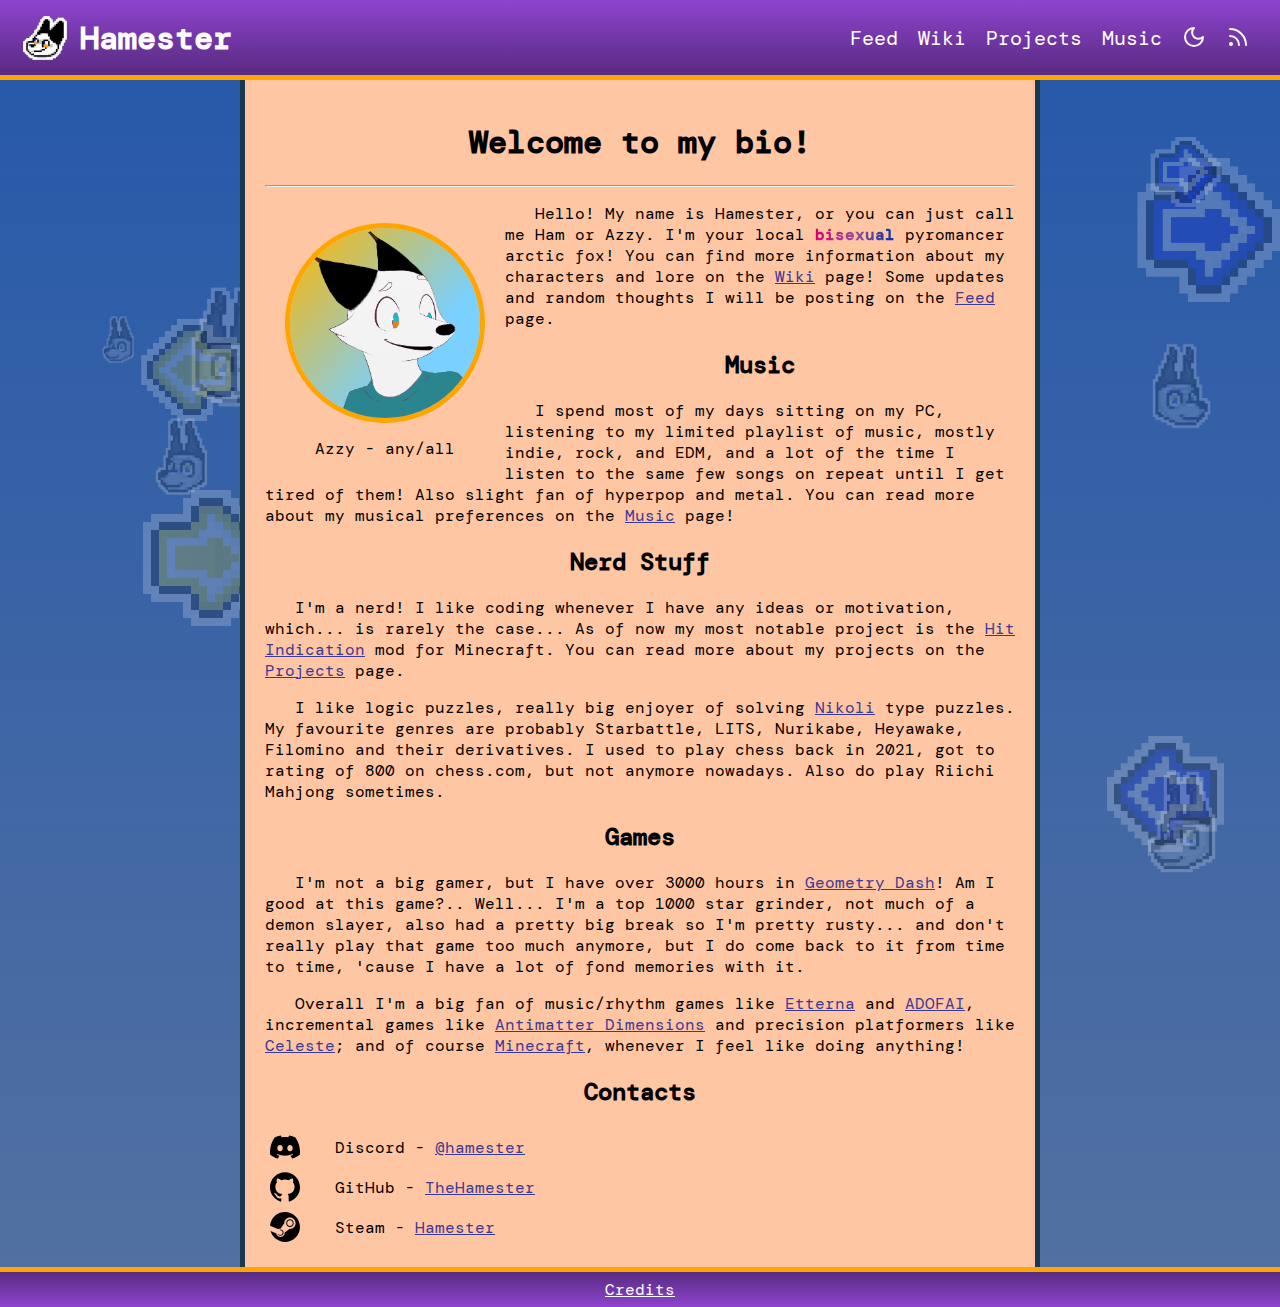
==== commit 6ea1a47e: "fixed feed section, added new post, added credits for external assets used on this website" ====
--- a/index.html
+++ b/index.html
@@ -3,8 +3,19 @@
 <head>
     <meta charset="UTF-8">
     <meta name="viewport" content="width=device-width, initial-scale=1.0, user-scalable=yes">
+
+    <meta name="description" content="Hamester's personal website">
+    <meta name="author" content="Hamester">
+    <meta name="keywords" content="hamester, azzy, thehamester, gdhamester, arctic fox, hit indication, random respawns, diophantine equations">
+
+    <meta content="Hamester" property="og:title" />
+    <meta content="Hamester's personal website" property="og:description" />
+    <meta content="https://thehamester.github.io" property="og:url" />
+    <meta content="https://thehamester.github.io/content/img/icon.png" property="og:image" />
+    <meta content="#FFA500" data-react-helmet="true" name="theme-color" />
+
     <link rel="icon" type="image/x-icon" href="content/img/favicon.png">
-    <title>Hamester Bio</title>
+    <title>Hamester</title>
 
     <!-- Fonts -->
     <link rel="preconnect" href="https://fonts.googleapis.com">
@@ -65,7 +76,9 @@
                 <!-- Container for pages -->
             </div>
         </div>
-        <div id="footer"></div>
+        <div id="footer">
+            <a id="credits-link" href="#/credits">Credits</a>
+        </div>
     </div>
 
     <div id="image-view">
--- a/css/main-styles.css
+++ b/css/main-styles.css
@@ -28,6 +28,12 @@
 
 ul {
     color: var(--text-color);
+}
+
+#credits-link {
+    color: white;
+    display: block;
+    text-align: center;
 }
 
 #back-link {
@@ -163,6 +169,9 @@
     border-style: solid;
     min-width: var(--page-width);
     z-index: 1;
+    display: flex;
+    justify-content: center;
+    align-items: center;
 }
 
 #content-wrapper {
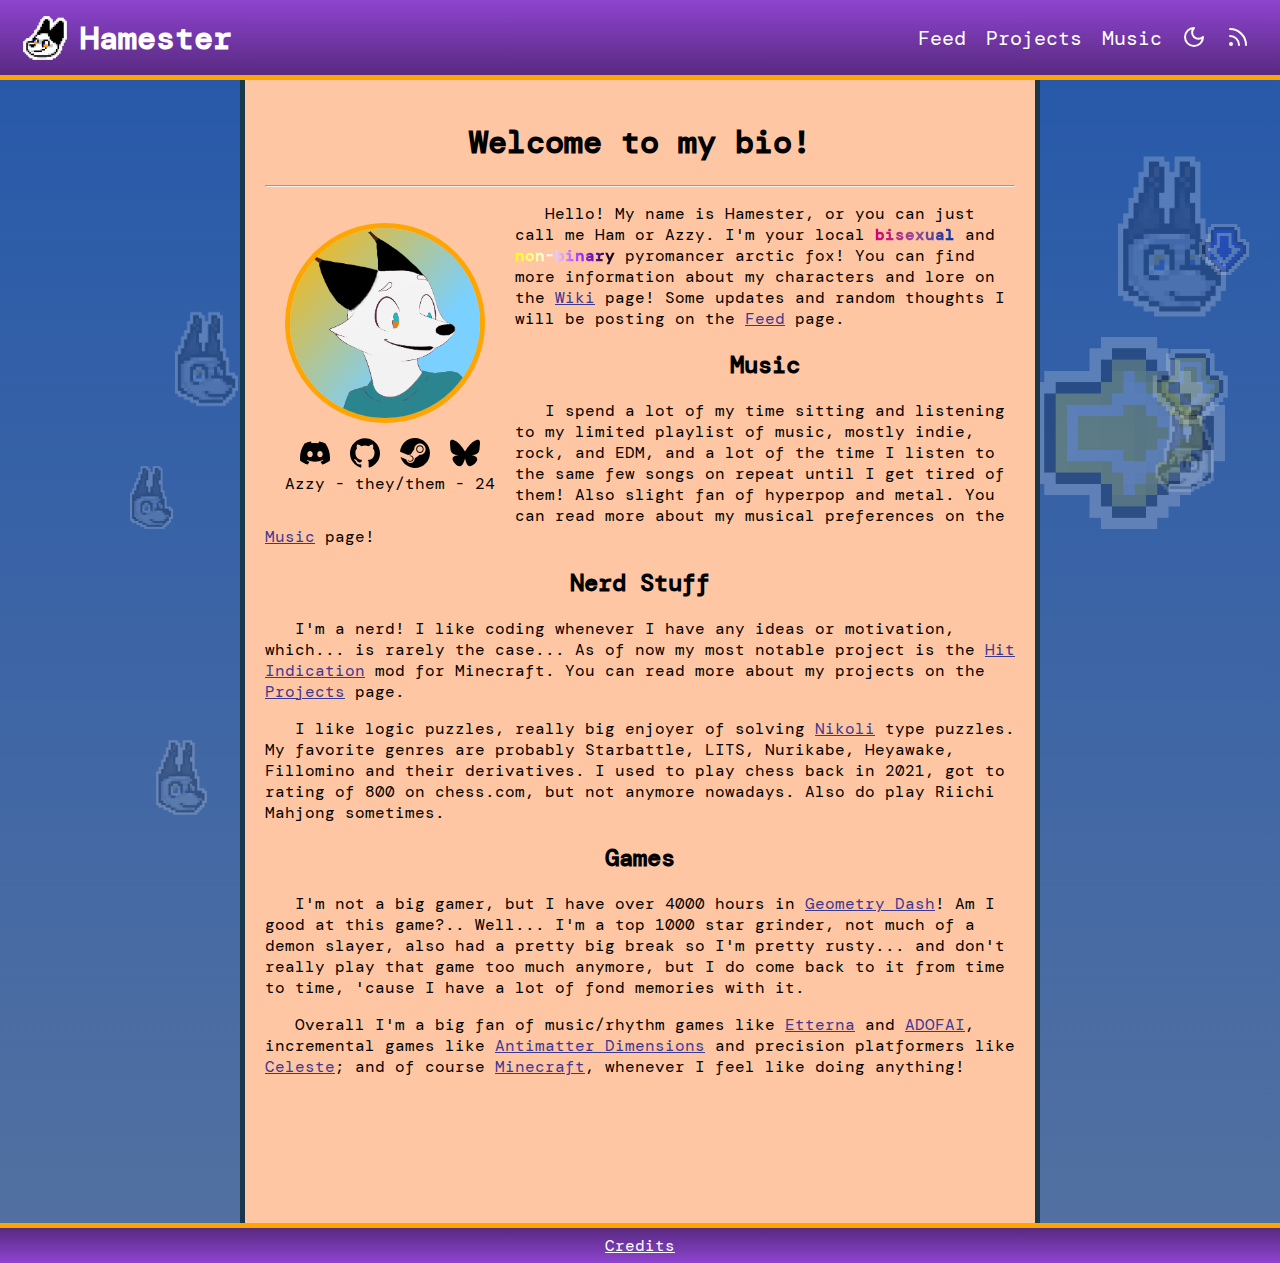
==== commit 74c01a3c: "finally updating a website * made wiki unaccessible until i figure out the way to integrate obsidian" ====
--- a/index.html
+++ b/index.html
@@ -50,7 +50,7 @@
             <h1><a href="/#/"><img src="content/img/icon.png" width="50" height="50">Hamester</a></h1>
             <ul class="nav-links">
                 <li><a class="data-link" href="/#/feed">Feed</a></li>
-                <li><a class="data-link" href="/#/wiki">Wiki</a></li>
+                <!-- <li><a class="data-link" href="/#/wiki">Wiki</a></li> -->
                 <li><a class="data-link" href="/#/projects">Projects</a></li>
                 <li><a class="data-link" href="/#/music">Music</a></li>
                 <li>
--- a/css/main-styles.css
+++ b/css/main-styles.css
@@ -223,6 +223,14 @@
     list-style: none;
 }
 
+.bio-links {
+    display: flex;
+    justify-content: center;
+    gap: 20px;
+    flex-direction: row;
+}
+
+
 .links div {
     display: flex;
     align-items: center;
@@ -236,6 +244,7 @@
     margin: 0px;
     color: var(--text-color);
 }
+
 
 .float-left {
     margin-right: var(--content-margin);
@@ -271,6 +280,7 @@
     background: var(--notification-bg-color);
     padding: 5px;
     color: var(--notification-border-color);
+    z-index: 10;
 
     animation-name: appear;
     animation-duration: var(--notification-anim-time);
@@ -286,6 +296,15 @@
 
 .bisexual {
     background: linear-gradient(to right, var(--bisexual-1), var(--bisexual-2), var(--bisexual-3));
+    -webkit-background-clip: text;
+    background-clip: text;
+    -webkit-text-fill-color: transparent;
+    font-style: normal;
+    font-weight: bold;
+}
+
+.non-binary {
+    background: linear-gradient(to right, var(--non-binary-1), var(--non-binary-2), var(--non-binary-3), var(--non-binary-4));
     -webkit-background-clip: text;
     background-clip: text;
     -webkit-text-fill-color: transparent;
--- a/css/main-styles-dark.css
+++ b/css/main-styles-dark.css
@@ -45,10 +45,6 @@
     color: var(--text-color-dark);
 }
 
-.dark * .links div p {
-    color: var(--text-color-dark);
-}
-
 .dark * ul {
     color: var(--text-color-dark);
 }
@@ -62,7 +58,20 @@
     font-weight: bold;
 }
 
-.dark * .links div svg {
+.dark * .non-binary {
+    background: linear-gradient(to right, var(--non-binary-1-dark), var(--non-binary-2-dark), var(--non-binary-3-dark), var(--non-binary-4-dark));
+    -webkit-background-clip: text;
+    background-clip: text;
+    -webkit-text-fill-color: transparent;
+    font-style: normal;
+    font-weight: bold;
+}
+
+.dark * .bio-links a svg {
+    filter: invert(86%) sepia(22%) saturate(628%) hue-rotate(334deg) brightness(103%) contrast(105%);
+}
+
+.dark * .links svg {
     filter: invert(86%) sepia(22%) saturate(628%) hue-rotate(334deg) brightness(103%) contrast(105%);
 }
 
